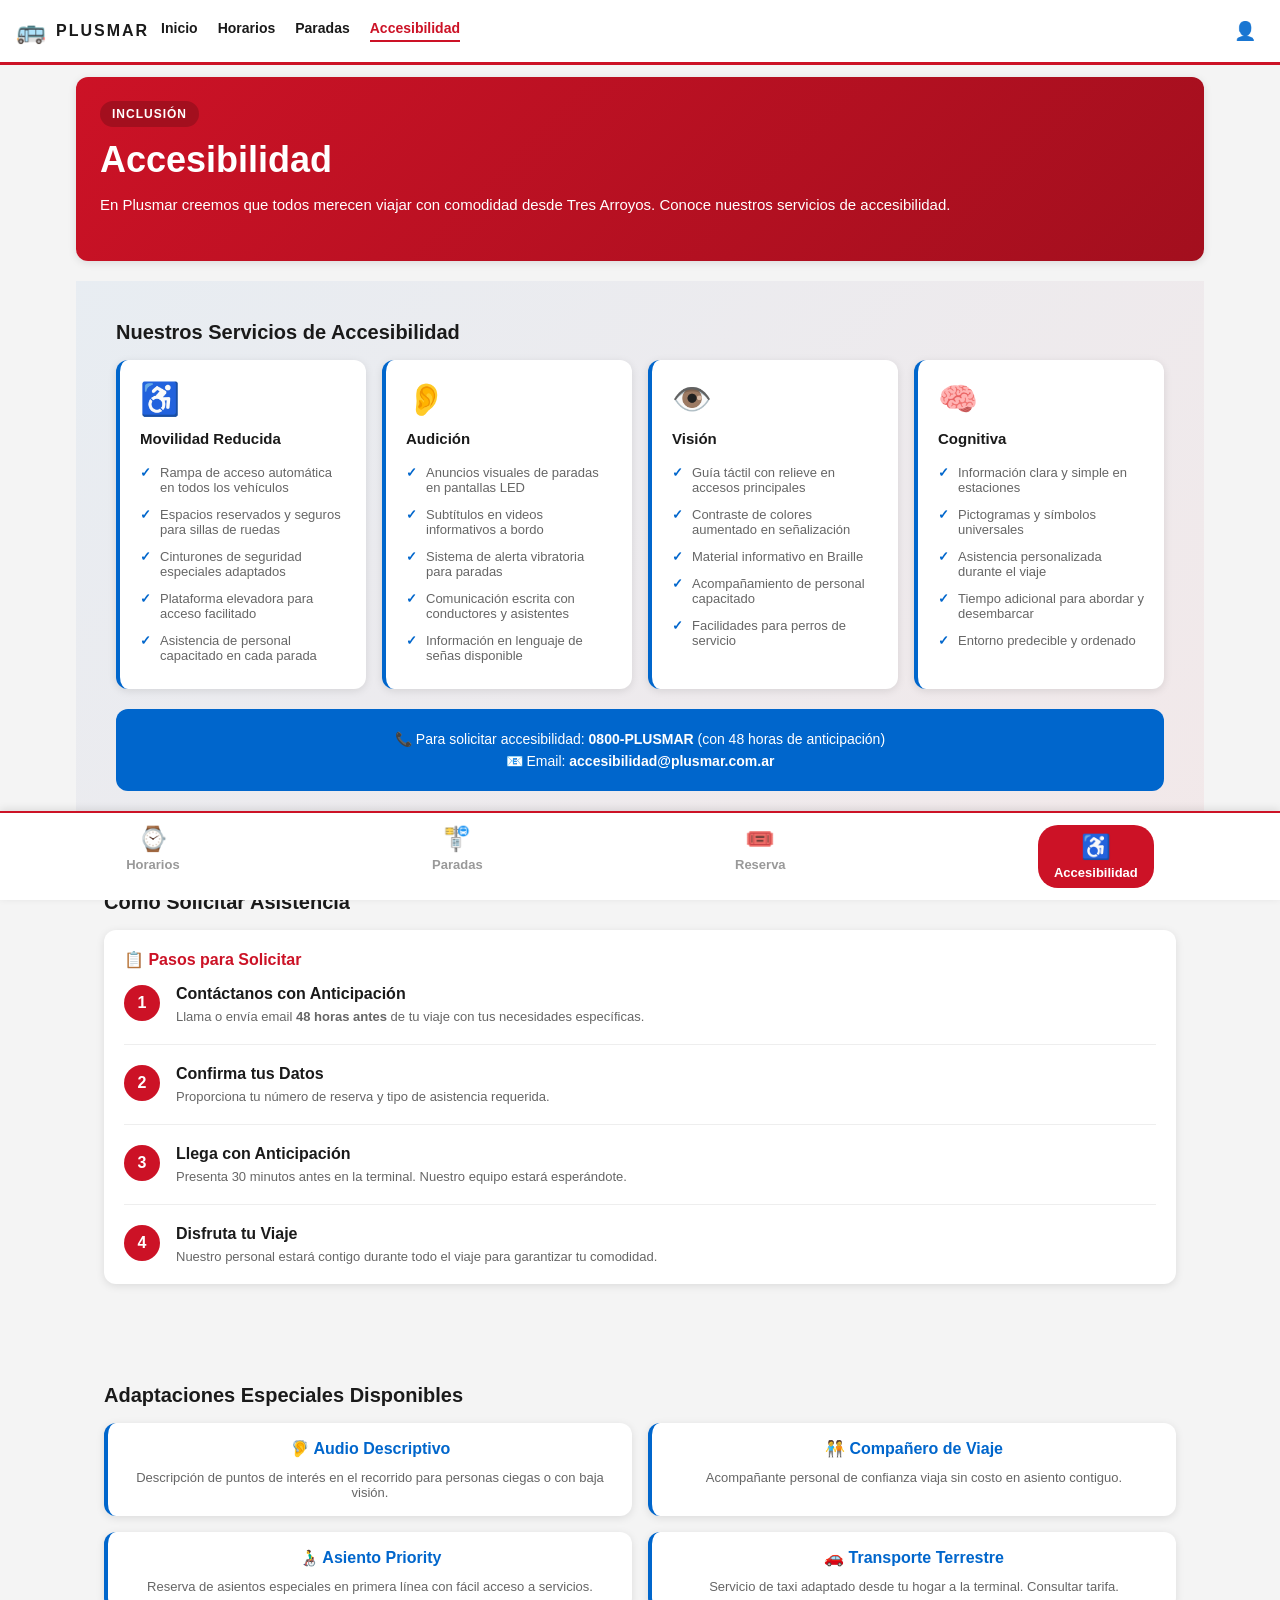
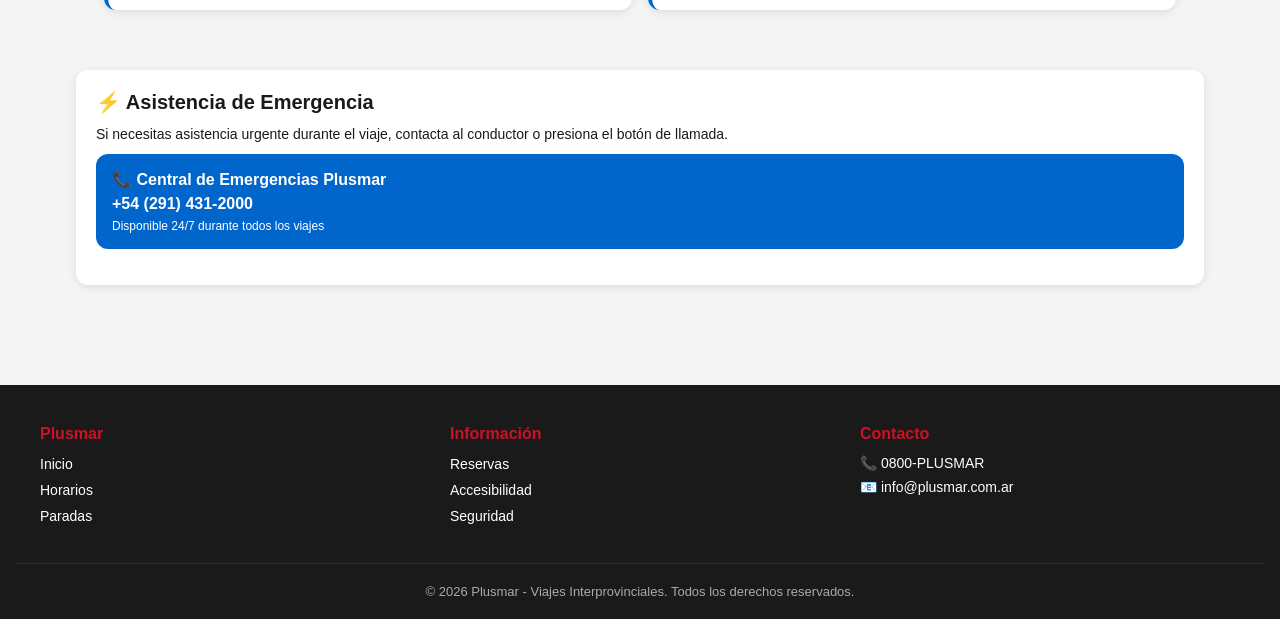
==== accesibilidad.html @ c6aa0cf1 "actualizacion y mejora de pagina pedida por la profe se agrego que funcionen todos los enlaces" ====
<!DOCTYPE html>
<html lang="es">
<head>
  <meta charset="UTF-8" />
  <meta name="viewport" content="width=device-width, initial-scale=1.0" />
  <meta name="description" content="Accesibilidad - Plusmar">
  <title>Accesibilidad - Plusmar</title>
  <link rel="stylesheet" href="styles.css" />
</head>
<body>
 
  <!-- ===== HEADER ===== -->
  <header class="header" role="banner">
    <div class="header__logo">
      <span class="logo-icon">🚌</span>
      <span class="logo-text">PLUSMAR</span>
    </div>
    <nav class="header__nav" role="navigation" aria-label="Navegación principal">
      <a href="index.html" class="header__nav-link">Inicio</a>
      <a href="horarios.html" class="header__nav-link">Horarios</a>
      <a href="paradas.html" class="header__nav-link">Paradas</a>
      <a href="accesibilidad.html" class="header__nav-link active">Accesibilidad</a>
    </nav>
    <button class="profile-btn" aria-label="Perfil de usuario">👤</button>
  </header>
 
  <!-- ===== CONTENIDO PRINCIPAL ===== -->
  <main role="main">
 
    <!-- HERO -->
    <section class="hero-card" aria-label="Accesibilidad en Plusmar">
      <span class="badge">INCLUSIÓN</span>
      <h1 class="title">Accesibilidad</h1>
      <p class="text">
        En Plusmar creemos que todos merecen viajar con comodidad desde Tres Arroyos. Conoce nuestros servicios de accesibilidad.
      </p>
    </section>

    <!-- ACCESIBILIDAD COMPLETA -->
    <section class="section accessibility-section">
      <h2 class="section__title">Nuestros Servicios de Accesibilidad</h2>
      <div class="accessibility-grid">
        <div class="accessibility-card">
          <span class="access-icon">♿</span>
          <h3>Movilidad Reducida</h3>
          <ul>
            <li>Rampa de acceso automática en todos los vehículos</li>
            <li>Espacios reservados y seguros para sillas de ruedas</li>
            <li>Cinturones de seguridad especiales adaptados</li>
            <li>Plataforma elevadora para acceso facilitado</li>
            <li>Asistencia de personal capacitado en cada parada</li>
          </ul>
        </div>
        <div class="accessibility-card">
          <span class="access-icon">👂</span>
          <h3>Audición</h3>
          <ul>
            <li>Anuncios visuales de paradas en pantallas LED</li>
            <li>Subtítulos en videos informativos a bordo</li>
            <li>Sistema de alerta vibratoria para paradas</li>
            <li>Comunicación escrita con conductores y asistentes</li>
            <li>Información en lenguaje de señas disponible</li>
          </ul>
        </div>
        <div class="accessibility-card">
          <span class="access-icon">👁️</span>
          <h3>Visión</h3>
          <ul>
            <li>Guía táctil con relieve en accesos principales</li>
            <li>Contraste de colores aumentado en señalización</li>
            <li>Material informativo en Braille</li>
            <li>Acompañamiento de personal capacitado</li>
            <li>Facilidades para perros de servicio</li>
          </ul>
        </div>
        <div class="accessibility-card">
          <span class="access-icon">🧠</span>
          <h3>Cognitiva</h3>
          <ul>
            <li>Información clara y simple en estaciones</li>
            <li>Pictogramas y símbolos universales</li>
            <li>Asistencia personalizada durante el viaje</li>
            <li>Tiempo adicional para abordar y desembarcar</li>
            <li>Entorno predecible y ordenado</li>
          </ul>
        </div>
      </div>
      <div class="accessibility-contact">
        <p>📞 Para solicitar accesibilidad: <strong>0800-PLUSMAR</strong> (con 48 horas de anticipación)</p>
        <p>📧 Email: <strong>accesibilidad@plusmar.com.ar</strong></p>
      </div>
    </section>

    <!-- CÓMO SOLICITAR ASISTENCIA -->
    <section class="section" aria-labelledby="solicitud-title">
      <h2 class="section__title" id="solicitud-title">Cómo Solicitar Asistencia</h2>
      
      <div style="background: var(--color-white); padding: 20px; border-radius: 12px; box-shadow: 0 2px 8px rgba(0,0,0,0.1); margin-bottom: 20px;">
        <h3 style="font-size: 16px; font-weight: 700; margin-bottom: 16px; color: var(--color-main);">📋 Pasos para Solicitar</h3>
        
        <div style="margin-bottom: 20px; padding-bottom: 20px; border-bottom: 1px solid #eee;">
          <div style="display: flex; gap: 16px; align-items: flex-start;">
            <div style="background: var(--color-main); color: white; width: 36px; height: 36px; border-radius: 50%; display: flex; align-items: center; justify-content: center; font-weight: 900; flex-shrink: 0;">1</div>
            <div>
              <h4 style="font-weight: 700; margin-bottom: 6px;">Contáctanos con Anticipación</h4>
              <p style="font-size: 13px; color: var(--color-sub);">
                Llama o envía email <strong>48 horas antes</strong> de tu viaje con tus necesidades específicas.
              </p>
            </div>
          </div>
        </div>

        <div style="margin-bottom: 20px; padding-bottom: 20px; border-bottom: 1px solid #eee;">
          <div style="display: flex; gap: 16px; align-items: flex-start;">
            <div style="background: var(--color-main); color: white; width: 36px; height: 36px; border-radius: 50%; display: flex; align-items: center; justify-content: center; font-weight: 900; flex-shrink: 0;">2</div>
            <div>
              <h4 style="font-weight: 700; margin-bottom: 6px;">Confirma tus Datos</h4>
              <p style="font-size: 13px; color: var(--color-sub);">
                Proporciona tu número de reserva y tipo de asistencia requerida.
              </p>
            </div>
          </div>
        </div>

        <div style="margin-bottom: 20px; padding-bottom: 20px; border-bottom: 1px solid #eee;">
          <div style="display: flex; gap: 16px; align-items: flex-start;">
            <div style="background: var(--color-main); color: white; width: 36px; height: 36px; border-radius: 50%; display: flex; align-items: center; justify-content: center; font-weight: 900; flex-shrink: 0;">3</div>
            <div>
              <h4 style="font-weight: 700; margin-bottom: 6px;">Llega con Anticipación</h4>
              <p style="font-size: 13px; color: var(--color-sub);">
                Presenta 30 minutos antes en la terminal. Nuestro equipo estará esperándote.
              </p>
            </div>
          </div>
        </div>

        <div style="display: flex; gap: 16px; align-items: flex-start;">
          <div style="background: var(--color-main); color: white; width: 36px; height: 36px; border-radius: 50%; display: flex; align-items: center; justify-content: center; font-weight: 900; flex-shrink: 0;">4</div>
          <div>
            <h4 style="font-weight: 700; margin-bottom: 6px;">Disfruta tu Viaje</h4>
            <p style="font-size: 13px; color: var(--color-sub);">
              Nuestro personal estará contigo durante todo el viaje para garantizar tu comodidad.
            </p>
          </div>
        </div>
      </div>
    </section>

    <!-- ADAPTACIONES DISPONIBLES -->
    <section class="section" aria-labelledby="adaptaciones-title">
      <h2 class="section__title" id="adaptaciones-title">Adaptaciones Especiales Disponibles</h2>
      
      <div class="grid" style="display: grid; grid-template-columns: 1fr 1fr; gap: 16px;">
        <div class="card" style="border-left: 4px solid var(--color-access);">
          <h3 style="font-size: 16px; font-weight: 700; margin-bottom: 12px; color: var(--color-access);">🦻 Audio Descriptivo</h3>
          <p style="font-size: 13px; color: var(--color-sub);">
            Descripción de puntos de interés en el recorrido para personas ciegas o con baja visión.
          </p>
        </div>
        <div class="card" style="border-left: 4px solid var(--color-access);">
          <h3 style="font-size: 16px; font-weight: 700; margin-bottom: 12px; color: var(--color-access);">🧑‍🤝‍🧑 Compañero de Viaje</h3>
          <p style="font-size: 13px; color: var(--color-sub);">
            Acompañante personal de confianza viaja sin costo en asiento contiguo.
          </p>
        </div>
        <div class="card" style="border-left: 4px solid var(--color-access);">
          <h3 style="font-size: 16px; font-weight: 700; margin-bottom: 12px; color: var(--color-access);">👨‍🦽 Asiento Priority</h3>
          <p style="font-size: 13px; color: var(--color-sub);">
            Reserva de asientos especiales en primera línea con fácil acceso a servicios.
          </p>
        </div>
        <div class="card" style="border-left: 4px solid var(--color-access);">
          <h3 style="font-size: 16px; font-weight: 700; margin-bottom: 12px; color: var(--color-access);">🚗 Transporte Terrestre</h3>
          <p style="font-size: 13px; color: var(--color-sub);">
            Servicio de taxi adaptado desde tu hogar a la terminal. Consultar tarifa.
          </p>
        </div>
      </div>
    </section>

    <!-- CONTACTO URGENTE -->
    <section class="comfort" style="margin: 20px 12px;">
      <h2 class="section__title" style="margin-bottom: 12px;">⚡ Asistencia de Emergencia</h2>
      <p style="font-size: 14px; margin-bottom: 12px;">
        Si necesitas asistencia urgente durante el viaje, contacta al conductor o presiona el botón de llamada.
      </p>
      <div style="background: var(--color-access); color: white; padding: 16px; border-radius: 12px; margin-bottom: 16px;">
        <p style="font-weight: 700; margin-bottom: 6px;">📞 Central de Emergencias Plusmar</p>
        <p style="font-size: 16px; font-weight: 900;">+54 (291) 431-2000</p>
        <p style="font-size: 12px; margin-top: 6px;">Disponible 24/7 durante todos los viajes</p>
      </div>
    </section>

  </main>
 
  <!-- NAV INFERIOR -->
  <nav class="bottom-nav" role="navigation" aria-label="Navegación secundaria">
    <a href="horarios.html" class="nav-item">
      <span>⌚</span>
      <span>Horarios</span>
    </a>
    <a href="paradas.html" class="nav-item">
      <span>🚏</span>
      <span>Paradas</span>
    </a>
    <a href="reserva.html" class="nav-item">
      <span>🎟️</span>
      <span>Reserva</span>
    </a>
    <a href="accesibilidad.html" class="nav-item active" aria-current="page">
      <span>♿</span>
      <span>Accesibilidad</span>
    </a>
  </nav>

  <!-- FOOTER -->
  <footer class="footer" role="contentinfo">
    <div class="footer__content">
      <div class="footer__section">
        <h4>Plusmar</h4>
        <ul>
          <li><a href="index.html">Inicio</a></li>
          <li><a href="horarios.html">Horarios</a></li>
          <li><a href="paradas.html">Paradas</a></li>
        </ul>
      </div>
      <div class="footer__section">
        <h4>Información</h4>
        <ul>
          <li><a href="reserva.html">Reservas</a></li>
          <li><a href="accesibilidad.html">Accesibilidad</a></li>
          <li><a href="seguridad.html">Seguridad</a></li>
        </ul>
      </div>
      <div class="footer__section">
        <h4>Contacto</h4>
        <p>📞 0800-PLUSMAR</p>
        <p>📧 info@plusmar.com.ar</p>
      </div>
    </div>
    <div class="footer__bottom">
      <p>&copy; 2026 Plusmar - Viajes Interprovinciales. Todos los derechos reservados.</p>
    </div>
  </footer>
 
</body>
</html>
---- styles.css ----
:root {
  --color-main: #CC1226;
  --color-main-dark: #a30f1e;
  --color-accent: #4a5c1a;
  --color-bg: #f4f4f4;
  --color-white: #fff;
  --color-text: #1a1a1a;
  --color-sub: #666;
  --color-access: #0066cc;
 
  --radius: 12px;
  --shadow: 0 2px 8px rgba(0,0,0,0.1);
 
  --font: -apple-system, BlinkMacSystemFont, 'Segoe UI', Roboto, Arial, sans-serif;
}
 
* { box-sizing: border-box; margin: 0; padding: 0; }
html { font-size: 16px; scroll-behavior: smooth; }
 
body {
  font-family: var(--font);
  background: var(--color-bg);
  color: var(--color-text);
  min-height: 100vh;
  padding-bottom: 0;
  display: flex;
  flex-direction: column;
}
 
main {
  max-width: 1200px;
  margin: auto;
  flex: 1;
  width: 100%;
  padding-bottom: 80px;
}
 
/* ===== HEADER MEJORADO ===== */
.header {
  width: 100%;
  display: flex; 
  justify-content: space-between; 
  align-items: center;
  padding: 12px 16px;
  background: var(--color-white);
  border-bottom: 3px solid var(--color-main);
  position: sticky; 
  top: 0; 
  z-index: 100;
  gap: 12px;
}

.header__logo {
  display: flex;
  align-items: center;
  gap: 8px;
  font-weight: 900;
  letter-spacing: 2px;
  font-size: 16px;
}

.logo-icon {
  font-size: 24px;
}

.header__nav {
  display: none;
  gap: 20px;
  flex: 1;
}

.header__nav-link {
  text-decoration: none;
  color: var(--color-text);
  font-weight: 600;
  font-size: 14px;
  transition: color 0.2s;
  border-bottom: 2px solid transparent;
  padding-bottom: 4px;
}

.header__nav-link:hover,
.header__nav-link.active {
  color: var(--color-main);
  border-bottom-color: var(--color-main);
}

.profile-btn {
  background: none;
  border: none;
  font-size: 18px;
  cursor: pointer;
  padding: 8px;
  border-radius: 50%;
  transition: background 0.2s;
}

.profile-btn:hover {
  background: var(--color-bg);
}

/* ===== HERO ===== */
.hero-card {
  background: linear-gradient(135deg, var(--color-main) 0%, var(--color-main-dark) 100%);
  color: var(--color-white);
  padding: 24px;
  margin: 12px;
  border-radius: var(--radius);
  box-shadow: var(--shadow);
}
 
.badge {
  display: inline-block;
  background: var(--color-main-dark);
  font-size: 12px; 
  font-weight: 800;
  padding: 6px 12px;
  border-radius: 20px;
  margin-bottom: 12px;
  letter-spacing: 1px;
}
 
.title { 
  font-size: 32px; 
  font-weight: 900; 
  margin-bottom: 12px;
}

.text { 
  font-size: 15px; 
  line-height: 1.6; 
  margin-bottom: 20px; 
}
 
.routes {
  display: flex;
  flex-wrap: wrap;
  gap: 10px;
}

.btn {
  display: inline-flex; 
  align-items: center; 
  gap: 6px;
  background: rgba(255,255,255,0.2);
  border: 1px solid rgba(255,255,255,0.4);
  padding: 10px 16px;
  border-radius: 20px;
  font-size: 14px; 
  font-weight: 700;
  color: var(--color-white);
  transition: 0.2s;
  text-decoration: none;
  cursor: pointer;
}

.btn:hover { 
  background: rgba(255,255,255,0.3);
  transform: translateY(-2px);
}

.btn.wide {
  flex: 1;
  min-width: 150px;
  justify-content: center;
}

/* ===== IDENTIDAD DE LÍNEA ===== */
.brand-card {
  background: var(--color-white);
  border-radius: var(--radius);
  box-shadow: var(--shadow);
  padding: 20px;
  display: grid;
  grid-template-columns: 1fr 1fr;
  gap: 20px;
  align-items: center;
}

.brand-color {
  display: flex;
  flex-direction: column;
  align-items: center;
  gap: 12px;
}

.color-display {
  width: 100%;
  height: 80px;
  border-radius: var(--radius);
  box-shadow: var(--shadow);
}

.brand-info p {
  margin: 10px 0;
  font-size: 14px;
  line-height: 1.6;
}

/* ===== GALERÍA ===== */
.gallery {
  display: grid;
  grid-template-columns: 1fr 1fr;
  gap: 16px;
  margin-top: 16px;
}

.gallery-item {
  background: var(--color-white);
  border-radius: var(--radius);
  padding: 20px;
  text-align: center;
  box-shadow: var(--shadow);
  transition: transform 0.2s;
}

.gallery-item:hover {
  transform: translateY(-4px);
}

.image-placeholder {
  font-size: 48px;
  margin-bottom: 12px;
}

.gallery-item h3 {
  font-size: 16px;
  margin-bottom: 8px;
  color: var(--color-main);
}

.gallery-item p {
  font-size: 13px;
  color: var(--color-sub);
  line-height: 1.5;
}

/* ===== RECORRIDO ===== */
.journey-card {
  background: var(--color-white);
  border-radius: var(--radius);
  padding: 20px;
  box-shadow: var(--shadow);
  display: flex;
  flex-direction: column;
  gap: 20px;
}

.journey-stop {
  display: flex;
  flex-direction: column;
  align-items: center;
  text-align: center;
  padding: 16px;
  background: var(--color-bg);
  border-radius: var(--radius);
  position: relative;
}

.stop-number {
  display: flex;
  align-items: center;
  justify-content: center;
  width: 32px;
  height: 32px;
  background: var(--color-main);
  color: var(--color-white);
  border-radius: 50%;
  font-weight: 900;
  margin-bottom: 12px;
}

.image-placeholder-large {
  font-size: 56px;
  margin-bottom: 12px;
}

.journey-stop h3 {
  font-size: 18px;
  margin-bottom: 8px;
  color: var(--color-text);
}

.journey-stop p {
  font-size: 13px;
  color: var(--color-sub);
  margin: 4px 0;
}

.journey-arrow {
  text-align: center;
  font-size: 24px;
  color: var(--color-main);
}

/* ===== SECCIONES ===== */
.section { 
  padding: 20px 12px; 
}

.section__title {
  display: flex; 
  align-items: center; 
  gap: 8px;
  font-size: 20px; 
  font-weight: 800;
  margin-bottom: 16px;
  color: var(--color-text);
}
 
/* ===== BENEFICIOS ===== */
.grid {
  display: grid; 
  grid-template-columns: 1fr 1fr; 
  gap: 12px;
}

.card {
  background: var(--color-white);
  border-radius: var(--radius);
  padding: 16px;
  text-align: center;
  box-shadow: var(--shadow);
  transition: transform 0.2s;
}

.card:hover {
  transform: translateY(-4px);
}

.icon { 
  font-size: 32px; 
  font-weight: 900; 
  color: var(--color-main);
  margin-bottom: 8px;
}

.label { 
  font-size: 13px; 
  font-weight: 700;
  color: var(--color-text);
}
 
/* ===== MAPA ===== */
.map-card {
  border-radius: var(--radius);
  overflow: hidden;
  box-shadow: var(--shadow);
  background: var(--color-white);
}

.map {
  height: 200px;
  background: linear-gradient(135deg, #c8e8c8 0%, #a8d8a8 100%);
  display: flex; 
  align-items: center; 
  justify-content: center;
  font-size: 48px;
}

.map-placeholder {
  font-size: 48px;
}

.info {
  display: flex; 
  align-items: center; 
  gap: 12px;
  padding: 16px; 
  border-top: 1px solid #ddd;
  font-size: 14px;
}

.info p {
  margin: 4px 0;
}

/* ===== FRECUENCIAS ===== */
.table {
  border-radius: var(--radius);
  overflow: hidden;
  box-shadow: var(--shadow);
}

.table .header {
  display: flex; 
  justify-content: space-between;
  background: var(--color-main); 
  color: var(--color-white);
  padding: 14px 16px; 
  font-weight: 800;
  font-size: 14px;
}

.row {
  display: flex; 
  justify-content: space-between;
  padding: 16px;
  border-bottom: 1px solid #ddd;
  font-size: 14px;
}

.row:last-child {
  border-bottom: none;
}

.count { 
  font-weight: 900; 
  color: var(--color-main);
}

.sub {
  font-size: 12px;
  color: var(--color-sub);
  margin-top: 4px;
}
 
/* ===== PARADAS ===== */
.list {
  background: var(--color-white);
  border-radius: var(--radius);
  box-shadow: var(--shadow);
  padding: 6px 0;
}

.item {
  display: flex; 
  align-items: center; 
  gap: 12px;
  padding: 16px;
  border-bottom: 1px solid #eee;
}

.item:last-child {
  border-bottom: none;
}

.dot { 
  width: 14px; 
  height: 14px; 
  border-radius: 50%;
  flex-shrink: 0;
}

.dot.red { 
  background: var(--color-main);
}

.dot.green { 
  background: #2e7d32;
}

.name { 
  font-size: 14px; 
  font-weight: 700;
}

.name.red {
  color: var(--color-main);
}

/* ===== ACCESIBILIDAD ===== */
.accessibility-section {
  background: linear-gradient(135deg, rgba(0, 102, 204, 0.05) 0%, rgba(204, 18, 38, 0.05) 100%);
  margin: 20px 12px;
}

.accessibility-grid {
  display: grid;
  grid-template-columns: 1fr 1fr;
  gap: 16px;
  margin-bottom: 20px;
}

.accessibility-card {
  background: var(--color-white);
  border-radius: var(--radius);
  padding: 20px;
  box-shadow: var(--shadow);
  border-left: 4px solid var(--color-access);
}

.access-icon {
  font-size: 32px;
  display: block;
  margin-bottom: 12px;
}

.accessibility-card h3 {
  font-size: 15px;
  margin-bottom: 12px;
  color: var(--color-text);
  font-weight: 700;
}

.accessibility-card ul {
  list-style: none;
  font-size: 13px;
  color: var(--color-sub);
}

.accessibility-card li {
  padding: 6px 0;
  padding-left: 20px;
  position: relative;
}

.accessibility-card li:before {
  content: "✓";
  position: absolute;
  left: 0;
  color: var(--color-access);
  font-weight: bold;
}

.accessibility-contact {
  background: var(--color-access);
  color: var(--color-white);
  padding: 16px;
  border-radius: var(--radius);
  text-align: center;
  font-size: 14px;
}

.accessibility-contact p {
  margin: 6px 0;
}

/* ===== CONFORT ===== */
.comfort {
  background: var(--color-white);
  margin: 20px 12px 40px;
  border-radius: var(--radius);
  padding: 20px;
  box-shadow: var(--shadow);
}

.comfort .list {
  background: transparent;
  box-shadow: none;
  padding: 0;
  margin-bottom: 20px;
}

.comfort .item {
  background: var(--color-bg);
  margin-bottom: 12px;
  border-radius: var(--radius);
  border: none;
  padding: 16px;
}

.link { 
  font-size: 12px; 
  font-weight: 800; 
  color: var(--color-main);
  text-decoration: none;
  margin-top: 8px;
  display: inline-block;
}

/* ===== BOTÓN CTA ===== */
.cta-btn {
  display: flex; 
  align-items: center; 
  justify-content: center; 
  gap: 8px;
  width: 100%;
  background: var(--color-accent);
  color: var(--color-white);
  font-size: 16px; 
  font-weight: 900;
  padding: 16px;
  border-radius: var(--radius);
  transition: 0.2s;
  text-decoration: none;
  cursor: pointer;
  border: none;
}

.cta-btn:hover { 
  background: #374413;
  transform: translateY(-2px);
}
 
/* ===== NAV INFERIOR MEJORADA ===== */
.bottom-nav {
  position: fixed; 
  bottom: 0; 
  left: 0;
  width: 100%;
  display: flex; 
  justify-content: space-around;
  background: var(--color-white);
  border-top: 2px solid var(--color-main);
  padding: 12px 0;
  box-shadow: 0 -2px 8px rgba(0,0,0,0.1);
}

.nav-item {
  display: flex; 
  flex-direction: column; 
  align-items: center;
  gap: 4px;
  font-size: 13px; 
  font-weight: 600;
  color: #999;
  text-decoration: none;
  transition: 0.2s;
}

.nav-item span:first-child {
  font-size: 24px;
}

.nav-item:hover { 
  color: var(--color-main);
}

.nav-item.active {
  background: var(--color-main);
  border-radius: 20px;
  padding: 8px 16px;
  color: var(--color-white);
}

/* ===== FOOTER ===== */
.footer {
  background: var(--color-text);
  color: var(--color-white);
  padding: 40px 16px 20px;
  margin: 0;
  width: 100%;
}

.footer__content {
  max-width: 1200px;
  margin: 0 auto 20px;
  display: grid;
  grid-template-columns: repeat(3, 1fr);
  gap: 30px;
  margin-bottom: 30px;
}

.footer__section h4 {
  font-size: 16px;
  margin-bottom: 12px;
  color: var(--color-main);
}

.footer__section ul {
  list-style: none;
}

.footer__section li {
  margin-bottom: 8px;
}

.footer__section a {
  color: var(--color-white);
  text-decoration: none;
  font-size: 14px;
  transition: color 0.2s;
}

.footer__section a:hover {
  color: var(--color-main);
}

.footer__section p {
  font-size: 14px;
  margin-bottom: 8px;
}

.footer__bottom {
  text-align: center;
  padding-top: 20px;
  border-top: 1px solid rgba(255,255,255,0.1);
  font-size: 13px;
  color: #aaa;
}

/* ===== RESPONSIVE ===== */
@media (min-width: 600px) {
  main { max-width: 90%; }
  
  .grid { 
    grid-template-columns: repeat(2, 1fr);
  }
  
  .gallery {
    grid-template-columns: repeat(2, 1fr);
  }
  
  .title { font-size: 36px; }
  .text { font-size: 16px; }
  
  .brand-card {
    grid-template-columns: 1fr 1fr;
  }
  
  .accessibility-grid {
    grid-template-columns: 1fr 1fr;
  }
  
  .header__nav {
    display: flex;
  }
  
  .journey-card {
    flex-direction: row;
    justify-content: space-between;
    align-items: center;
  }
  
  .journey-stop {
    flex: 1;
  }
  
  .journey-arrow {
    transform: rotate(90deg);
  }
}
 
@media (min-width: 1024px) {
  .grid { 
    grid-template-columns: repeat(4, 1fr);
  }
  
  .gallery {
    grid-template-columns: repeat(4, 1fr);
  }
  
  .accessibility-grid {
    grid-template-columns: repeat(4, 1fr);
  }
  
  .hero-card { 
    display: flex; 
    flex-direction: column; 
    align-items: flex-start; 
  }
  
  .section { 
    padding: 40px 40px; 
  }
  
  .title { font-size: 40px; }
  
  .footer__content {
    grid-template-columns: repeat(3, 1fr);
  }
  
  .journey-card {
    flex-direction: row;
    align-items: center;
  }
  
  .journey-arrow {
    font-size: 32px;
    transform: rotate(0deg);
  }
}

 
/* ===== RESPONSIVE ===== */
@media (min-width: 600px) {
  main { max-width: 90%; }
  .grid { grid-template-columns: repeat(3, 1fr); }
  .title { font-size: 32px; }
  .text { font-size: 15px; }
}
 
@media (min-width: 1024px) {
  .grid { grid-template-columns: repeat(4, 1fr); }
  .hero-card { display: flex; flex-direction: column; align-items: flex-start; }
  .section { padding: 40px; }
  .title { font-size: 36px; }
}
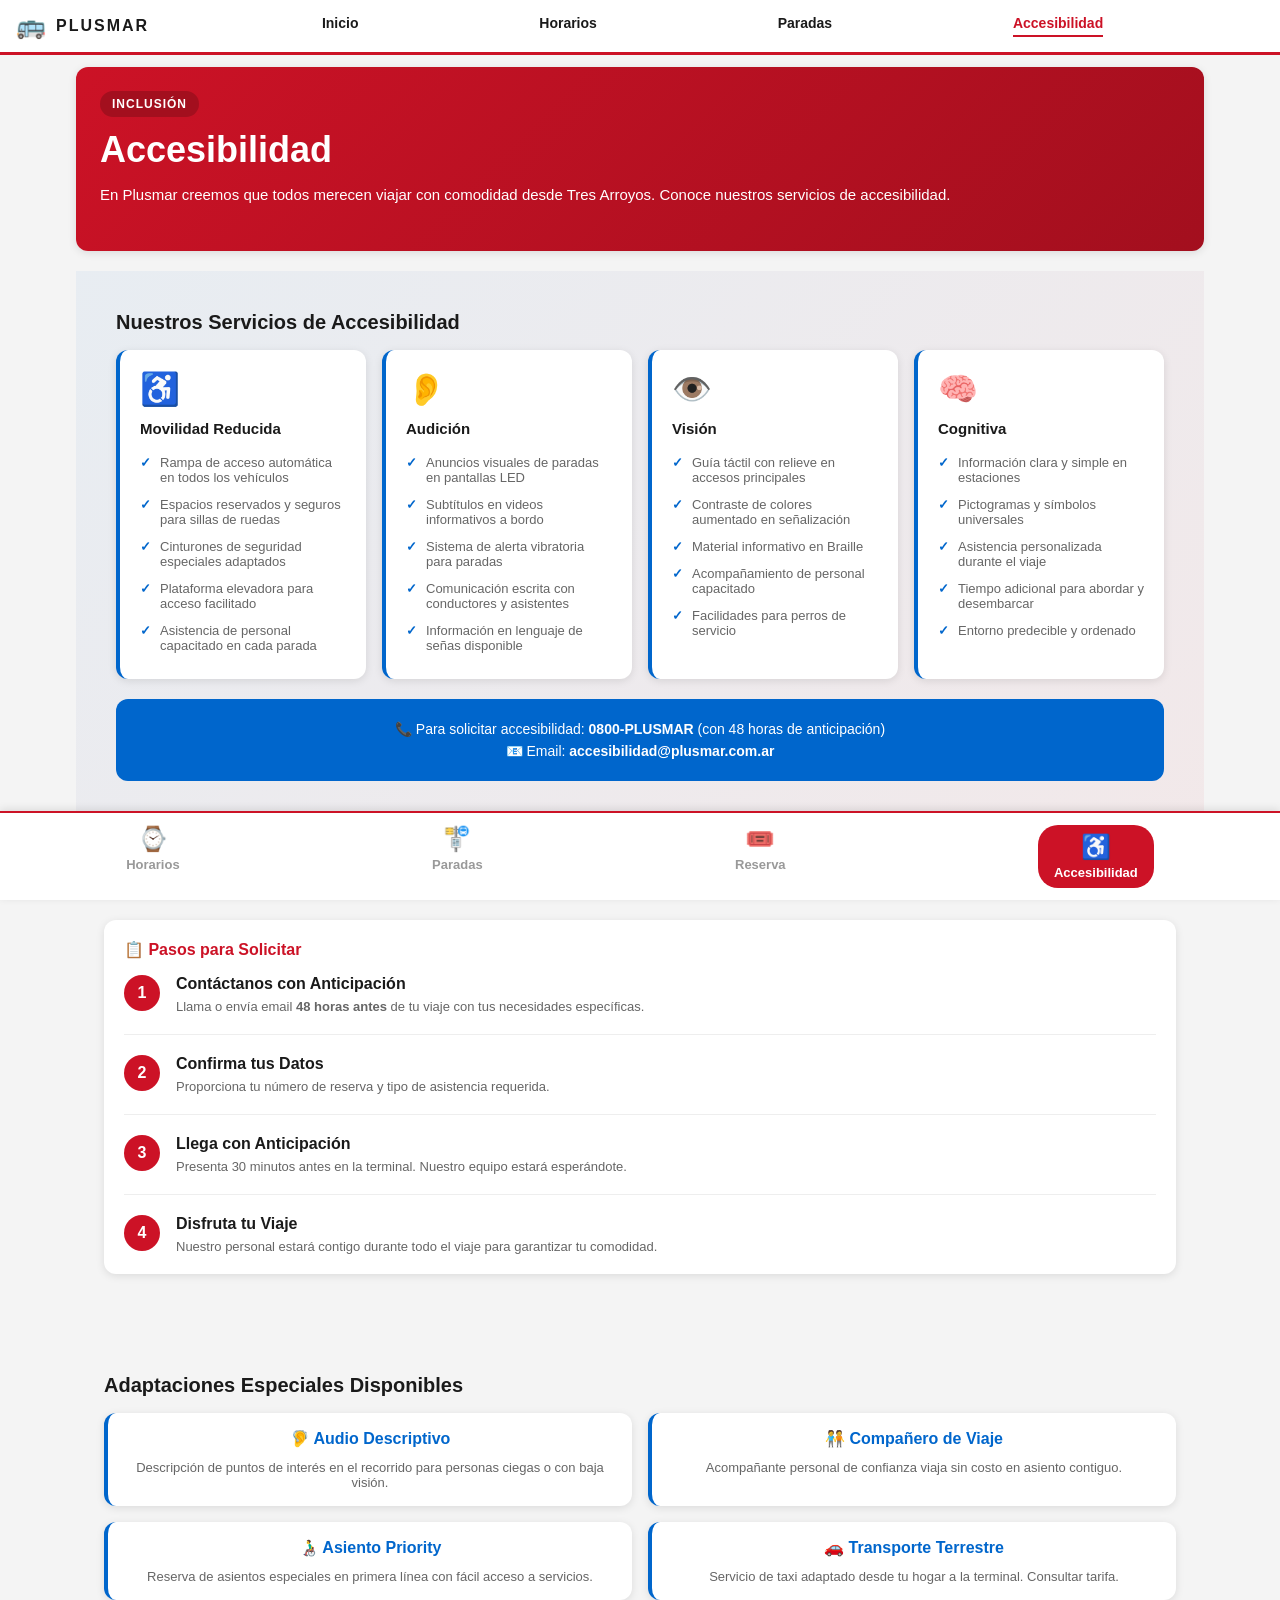
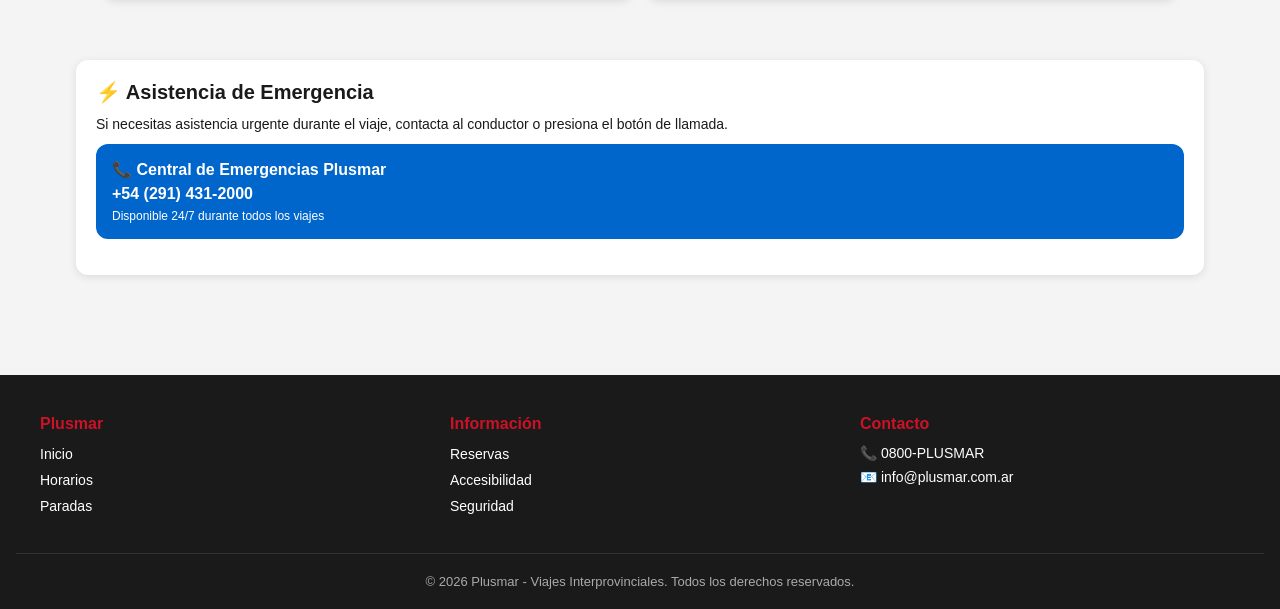
==== commit f0906e34: "arreglos notados en revision" ====
--- a/accesibilidad.html
+++ b/accesibilidad.html
@@ -21,7 +21,6 @@
       <a href="paradas.html" class="header__nav-link">Paradas</a>
       <a href="accesibilidad.html" class="header__nav-link active">Accesibilidad</a>
     </nav>
-    <button class="profile-btn" aria-label="Perfil de usuario">👤</button>
   </header>
  
   <!-- ===== CONTENIDO PRINCIPAL ===== -->
--- a/styles.css
+++ b/styles.css
@@ -67,6 +67,7 @@
   display: none;
   gap: 20px;
   flex: 1;
+  justify-content: space-evenly;
 }
 
 .header__nav-link {
@@ -83,20 +84,6 @@
 .header__nav-link.active {
   color: var(--color-main);
   border-bottom-color: var(--color-main);
-}
-
-.profile-btn {
-  background: none;
-  border: none;
-  font-size: 18px;
-  cursor: pointer;
-  padding: 8px;
-  border-radius: 50%;
-  transition: background 0.2s;
-}
-
-.profile-btn:hover {
-  background: var(--color-bg);
 }
 
 /* ===== HERO ===== */
